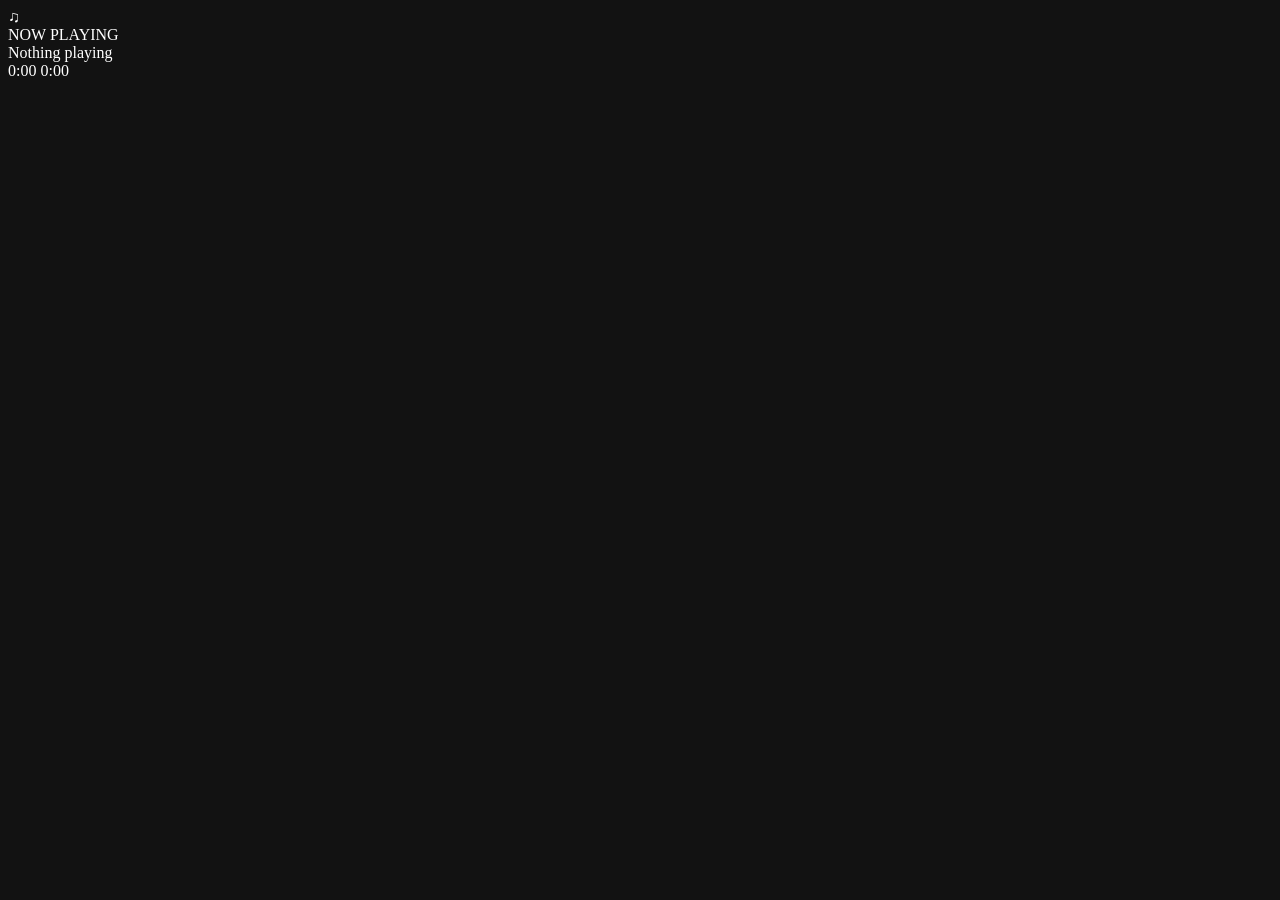
==== FluentFlyoutWPF/Web/index.html @ cead7517 "perf(web): initialize Browser Source in idle sleep state" ====
<!doctype html>
<html lang="en">
<head>
  <meta charset="utf-8">
  <meta name="viewport" content="width=device-width,initial-scale=1">
  <meta name="color-scheme" content="dark">
  <title>FluentFlyout Now Playing</title>
  <link rel="stylesheet" href="/css/fluent.css">
</head>
<body>
  <main id="widget" class="widget is-hidden is-sleeping" aria-live="polite">
    <div class="cover-wrap">
      <div class="cover-placeholder" id="cover-placeholder">♫</div>
      <img id="cover" class="cover" alt="" hidden>
    </div>
    <section class="track">
      <div class="eyebrow">
        <span class="playing-dot" id="playing-dot"></span>
        <span id="status-label">NOW PLAYING</span>
        <span class="player" id="player"></span>
      </div>
      <div class="title" id="title">Nothing playing</div>
      <div class="artist" id="artist"></div>
      <div class="album" id="album"></div>
      <div class="progress-area" id="progress-area">
        <div class="progress-track"><div class="progress-fill" id="progress-fill"></div></div>
        <div class="time-row">
          <span id="position">0:00</span>
          <span id="duration">0:00</span>
        </div>
      </div>
    </section>
    <div class="connection" id="connection" title="Connection status"></div>
  </main>
  <script src="/js/fluentflyout-api.js"></script>
  <script defer src="/js/app.js"></script>
</body>
</html>
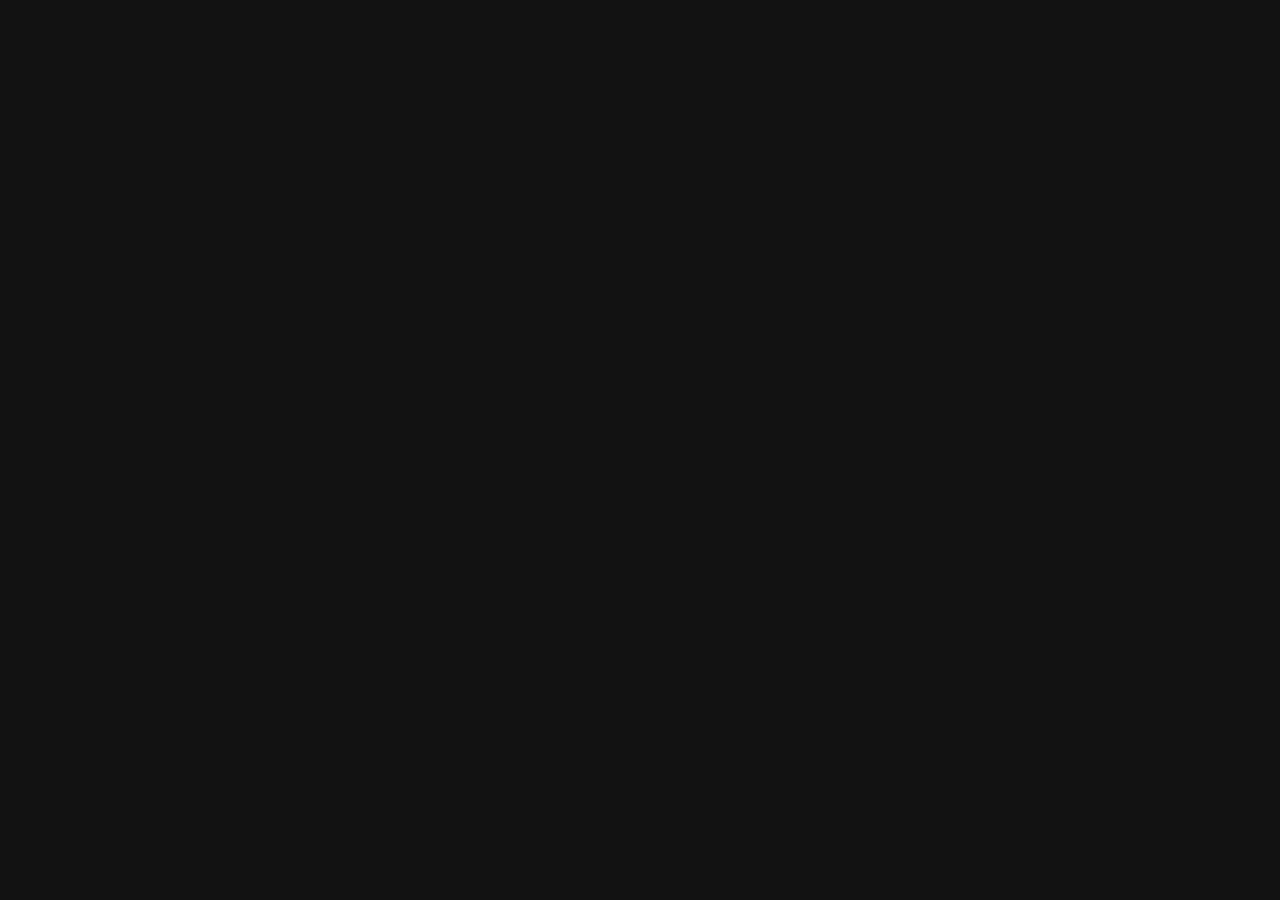
==== commit 6bf66c42: "refactor: externalize OBS renderer into Roaming web-theme/default" ====
--- a/FluentFlyoutWPF/Web/index.html
+++ b/FluentFlyoutWPF/Web/index.html
@@ -5,7 +5,7 @@
   <meta name="viewport" content="width=device-width,initial-scale=1">
   <meta name="color-scheme" content="dark">
   <title>FluentFlyout Now Playing</title>
-  <link rel="stylesheet" href="/css/fluent.css">
+  <link rel="stylesheet" href="css/fluent.css">
 </head>
 <body>
   <main id="widget" class="widget is-hidden is-sleeping" aria-live="polite">
@@ -33,6 +33,6 @@
     <div class="connection" id="connection" title="Connection status"></div>
   </main>
   <script src="/js/fluentflyout-api.js"></script>
-  <script defer src="/js/app.js"></script>
+  <script type="module" src="js/app.js"></script>
 </body>
 </html>
--- a/FluentFlyoutWPF/Web/css/fluent.css
+++ b/FluentFlyoutWPF/Web/css/fluent.css
@@ -0,0 +1,201 @@
+:root {
+  color-scheme: dark;
+  --ff-bg: rgba(28, 30, 35, .94);
+  --ff-border: rgba(255, 255, 255, .09);
+  --ff-accent: #60a5fa;
+  --ff-primary: #fff;
+  --ff-secondary: #b7bac3;
+  --ff-muted: #858a96;
+  --ff-radius: 16px;
+  --ff-padding: 16px;
+  --ff-transition: 280ms;
+  font-family: "Segoe UI Variable", "Segoe UI", sans-serif;
+}
+
+* { box-sizing: border-box; }
+
+/* Author styles must not override the browser's hidden attribute behavior. */
+[hidden] { display: none !important; }
+
+html, body {
+  width: 100%;
+  height: 100%;
+  margin: 0;
+  overflow: hidden;
+  background: transparent;
+}
+
+body {
+  display: flex;
+  align-items: center;
+  justify-content: center;
+  padding: 4px;
+}
+
+.widget {
+  position: relative;
+  display: flex;
+  align-items: center;
+  gap: 16px;
+  width: 100%;
+  min-width: 0;
+  padding: var(--ff-padding);
+  overflow: hidden;
+  color: var(--ff-primary);
+  background: var(--ff-bg);
+  border: 1px solid var(--ff-border);
+  border-radius: var(--ff-radius);
+  box-shadow: 0 10px 32px rgba(0, 0, 0, .22);
+  backdrop-filter: blur(24px) saturate(140%);
+  -webkit-backdrop-filter: blur(24px) saturate(140%);
+  opacity: 1;
+  transform: translateY(0);
+  transition: opacity var(--ff-transition) ease, transform var(--ff-transition) ease;
+}
+
+.widget.is-hidden {
+  opacity: 0;
+  transform: translateY(8px);
+  pointer-events: none;
+}
+
+/* Fully detach the idle widget from layout and rendering while keeping the
+   lightweight WebSocket listener alive so a new track can wake the page. */
+.widget.is-sleeping {
+  display: none;
+}
+
+.cover-wrap {
+  position: relative;
+  flex: 0 0 clamp(64px, 22vw, 96px);
+  width: clamp(64px, 22vw, 96px);
+  aspect-ratio: 1;
+  overflow: hidden;
+  border-radius: 11px;
+  background: rgba(255,255,255,.07);
+}
+
+.cover, .cover-placeholder {
+  width: 100%;
+  height: 100%;
+  object-fit: cover;
+}
+
+.cover {
+  display: block;
+  opacity: 1;
+  transition: opacity var(--ff-transition) ease;
+}
+
+.cover-placeholder {
+  display: grid;
+  place-items: center;
+  color: var(--ff-muted);
+  font-size: 34px;
+}
+
+.track {
+  flex: 1 1 auto;
+  min-width: 0;
+}
+
+.eyebrow {
+  display: flex;
+  align-items: center;
+  gap: 7px;
+  margin-bottom: 6px;
+  color: var(--ff-muted);
+  font-size: 9px;
+  font-weight: 700;
+  letter-spacing: .12em;
+}
+
+.playing-dot {
+  width: 6px;
+  height: 6px;
+  flex: 0 0 6px;
+  border-radius: 50%;
+  background: var(--ff-accent);
+  box-shadow: 0 0 10px color-mix(in srgb, var(--ff-accent), transparent 35%);
+}
+
+.is-paused .playing-dot { background: #858a96; box-shadow: none; }
+
+.player {
+  margin-left: auto;
+  overflow: hidden;
+  max-width: 40%;
+  text-overflow: ellipsis;
+  white-space: nowrap;
+}
+
+.title, .artist, .album {
+  overflow: hidden;
+  text-overflow: ellipsis;
+  white-space: nowrap;
+}
+
+.title {
+  font-size: clamp(15px, 3vw, 20px);
+  line-height: 1.25;
+  font-weight: 650;
+}
+
+.artist {
+  margin-top: 3px;
+  color: var(--ff-secondary);
+  font-size: 13px;
+}
+
+.album {
+  margin-top: 2px;
+  color: var(--ff-muted);
+  font-size: 11px;
+}
+
+.progress-area { margin-top: 12px; }
+.progress-area.is-unavailable { display: none; }
+
+.progress-track {
+  height: 3px;
+  overflow: hidden;
+  border-radius: 99px;
+  background: rgba(255,255,255,.16);
+}
+
+.progress-fill {
+  width: 100%;
+  height: 100%;
+  border-radius: inherit;
+  background: var(--ff-accent);
+  transform: scaleX(0);
+  transform-origin: left center;
+  will-change: transform;
+  transition: none;
+}
+
+.time-row {
+  display: flex;
+  justify-content: space-between;
+  margin-top: 5px;
+  color: var(--ff-muted);
+  font-size: 9px;
+  font-variant-numeric: tabular-nums;
+}
+
+.connection {
+  position: absolute;
+  top: 9px;
+  right: 9px;
+  width: 5px;
+  height: 5px;
+  border-radius: 50%;
+  background: #ef4444;
+  opacity: .0;
+}
+
+.connection.is-disconnected { opacity: .9; }
+
+@media (prefers-reduced-motion: reduce) {
+  *, *::before, *::after { transition-duration: 0.01ms !important; }
+}
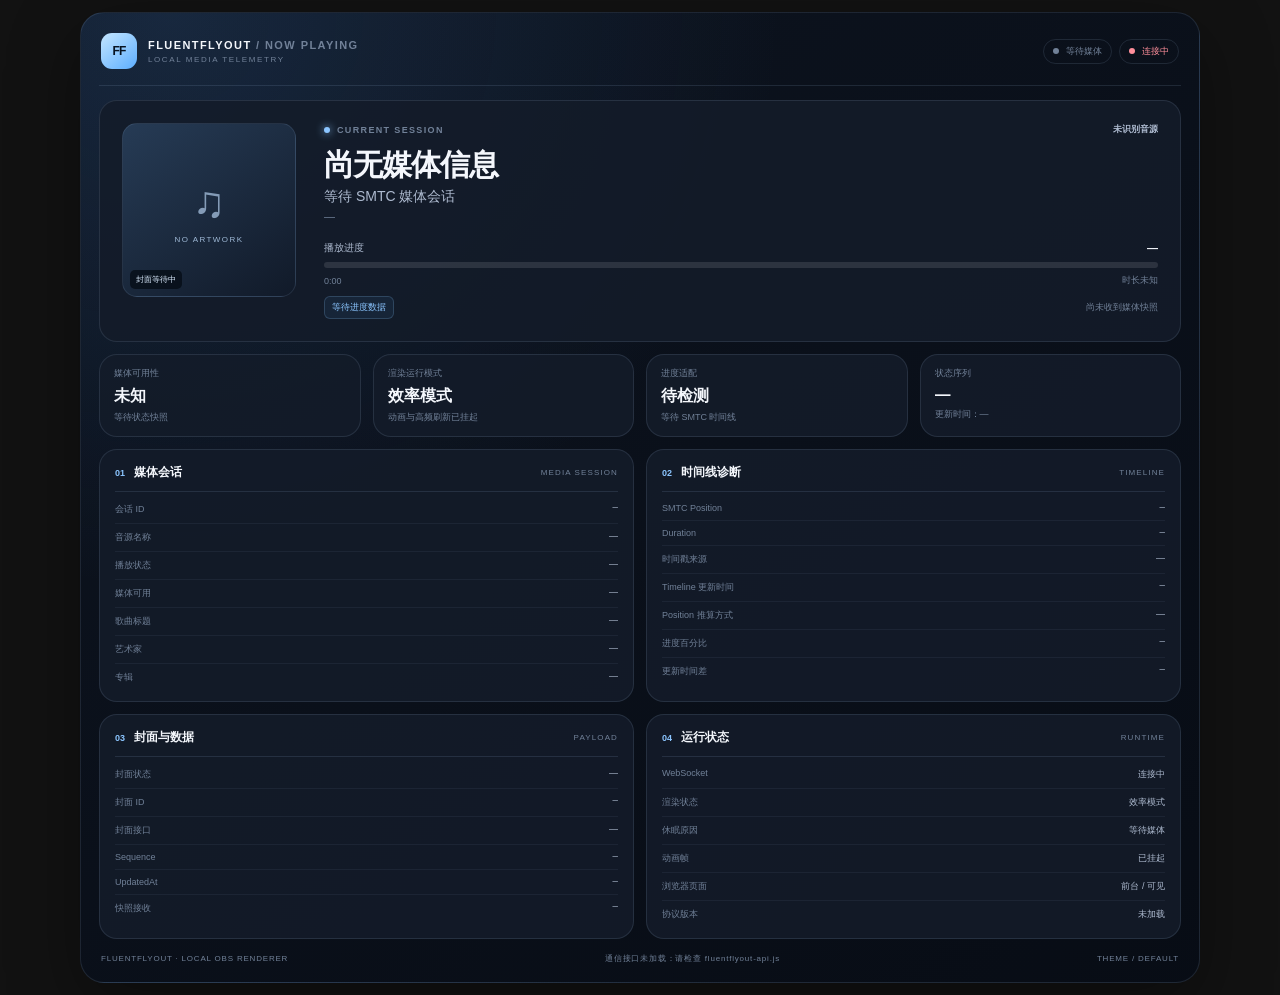
==== commit 65536b25: "feat: rebuild default OBS theme with media diagnostics and efficiency mode" ====
--- a/FluentFlyoutWPF/Web/index.html
+++ b/FluentFlyoutWPF/Web/index.html
@@ -1,38 +1,147 @@
 <!doctype html>
-<html lang="en">
+<html lang="zh-CN">
 <head>
   <meta charset="utf-8">
   <meta name="viewport" content="width=device-width,initial-scale=1">
   <meta name="color-scheme" content="dark">
-  <title>FluentFlyout Now Playing</title>
+  <title>FluentFlyout · Now Playing</title>
+  <!-- CUSTOMIZABLE: theme title, typography and visual assets may be changed.
+       REQUIRED: keep the stylesheet path relative to this theme folder. -->
   <link rel="stylesheet" href="css/fluent.css">
 </head>
 <body>
-  <main id="widget" class="widget is-hidden is-sleeping" aria-live="polite">
-    <div class="cover-wrap">
-      <div class="cover-placeholder" id="cover-placeholder">♫</div>
-      <img id="cover" class="cover" alt="" hidden>
-    </div>
-    <section class="track">
-      <div class="eyebrow">
-        <span class="playing-dot" id="playing-dot"></span>
-        <span id="status-label">NOW PLAYING</span>
-        <span class="player" id="player"></span>
+  <!-- REQUIRED DOM CONTRACT: app.js selects these IDs. You may rearrange
+       elements, add wrappers and restyle them, but keep every referenced ID. -->
+  <main id="dashboard" class="dashboard is-efficiency" aria-live="polite">
+    <header class="topbar">
+      <div class="brand">
+        <span class="brand-mark" aria-hidden="true">FF</span>
+        <div>
+          <div class="brand-title">FLUENTFLYOUT <span>/ NOW PLAYING</span></div>
+          <div class="brand-subtitle">LOCAL MEDIA TELEMETRY</div>
+        </div>
       </div>
-      <div class="title" id="title">Nothing playing</div>
-      <div class="artist" id="artist"></div>
-      <div class="album" id="album"></div>
-      <div class="progress-area" id="progress-area">
-        <div class="progress-track"><div class="progress-fill" id="progress-fill"></div></div>
-        <div class="time-row">
-          <span id="position">0:00</span>
-          <span id="duration">0:00</span>
+      <div class="header-status">
+        <span id="playback-pill" class="pill pill-muted"><i class="status-dot"></i><span id="playback-label">等待媒体</span></span>
+        <span id="connection-pill" class="pill pill-offline"><i class="status-dot"></i><span id="connection-label">连接中</span></span>
+      </div>
+    </header>
+
+    <section class="hero panel">
+      <div class="cover-frame">
+        <div id="cover-placeholder" class="cover-placeholder"><span>♫</span><small>NO ARTWORK</small></div>
+        <img id="cover" class="cover" alt="专辑封面" hidden>
+        <span id="cover-state" class="cover-state">封面等待中</span>
+      </div>
+      <div class="track-main">
+        <div class="section-kicker"><span class="live-indicator"></span> CURRENT SESSION <span id="player-name" class="player-name">未识别音源</span></div>
+        <h1 id="track-title">尚无媒体信息</h1>
+        <div id="track-artist" class="track-artist">等待 SMTC 媒体会话</div>
+        <div id="track-album" class="track-album">—</div>
+        <div class="progress-block">
+          <div class="progress-heading">
+            <span>播放进度</span>
+            <strong id="progress-percent">—</strong>
+          </div>
+          <div id="progress-track" class="progress-track" role="progressbar" aria-label="播放进度" aria-valuemin="0" aria-valuemax="100" aria-valuenow="0">
+            <div id="progress-fill" class="progress-fill"></div>
+          </div>
+          <div class="time-row"><span id="position">0:00</span><span id="duration">时长未知</span></div>
+          <div class="progress-foot">
+            <span id="progress-adaptation" class="adaptation-tag">等待进度数据</span>
+            <span id="progress-detail">尚未收到媒体快照</span>
+          </div>
         </div>
       </div>
     </section>
-    <div class="connection" id="connection" title="Connection status"></div>
+
+    <section class="status-strip">
+      <article class="status-card">
+        <span class="metric-label">媒体可用性</span>
+        <strong id="availability-value">未知</strong>
+        <small id="availability-detail">等待状态快照</small>
+      </article>
+      <article class="status-card">
+        <span class="metric-label">渲染运行模式</span>
+        <strong id="efficiency-value">效率模式</strong>
+        <small id="efficiency-detail">动画与高频刷新已挂起</small>
+      </article>
+      <article class="status-card">
+        <span class="metric-label">进度适配</span>
+        <strong id="adaptation-value">待检测</strong>
+        <small id="adaptation-detail">等待 SMTC 时间线</small>
+      </article>
+      <article class="status-card">
+        <span class="metric-label">状态序列</span>
+        <strong id="sequence-value">—</strong>
+        <small id="updated-value">更新时间：—</small>
+      </article>
+    </section>
+
+    <section class="details-grid">
+      <article class="panel detail-panel">
+        <div class="panel-heading"><span class="panel-index">01</span><h2>媒体会话</h2><span class="panel-caption">MEDIA SESSION</span></div>
+        <dl class="data-list">
+          <div><dt>会话 ID</dt><dd id="session-id" class="mono breakable">—</dd></div>
+          <div><dt>音源名称</dt><dd id="source-name">—</dd></div>
+          <div><dt>播放状态</dt><dd id="source-status">—</dd></div>
+          <div><dt>媒体可用</dt><dd id="source-available">—</dd></div>
+          <div><dt>歌曲标题</dt><dd id="source-title">—</dd></div>
+          <div><dt>艺术家</dt><dd id="source-artist">—</dd></div>
+          <div><dt>专辑</dt><dd id="source-album">—</dd></div>
+        </dl>
+      </article>
+
+      <article class="panel detail-panel">
+        <div class="panel-heading"><span class="panel-index">02</span><h2>时间线诊断</h2><span class="panel-caption">TIMELINE</span></div>
+        <dl class="data-list">
+          <div><dt>SMTC Position</dt><dd id="reported-position" class="mono">—</dd></div>
+          <div><dt>Duration</dt><dd id="reported-duration" class="mono">—</dd></div>
+          <div><dt>时间戳来源</dt><dd id="timestamp-source">—</dd></div>
+          <div><dt>Timeline 更新时间</dt><dd id="timeline-updated" class="mono">—</dd></div>
+          <div><dt>Position 推算方式</dt><dd id="progress-method">—</dd></div>
+          <div><dt>进度百分比</dt><dd id="reported-percent" class="mono">—</dd></div>
+          <div><dt>更新时间差</dt><dd id="sample-age" class="mono">—</dd></div>
+        </dl>
+      </article>
+
+      <article class="panel detail-panel">
+        <div class="panel-heading"><span class="panel-index">03</span><h2>封面与数据</h2><span class="panel-caption">PAYLOAD</span></div>
+        <dl class="data-list">
+          <div><dt>封面状态</dt><dd id="cover-status">—</dd></div>
+          <div><dt>封面 ID</dt><dd id="cover-id" class="mono">—</dd></div>
+          <div><dt>封面接口</dt><dd id="cover-endpoint">—</dd></div>
+          <div><dt>Sequence</dt><dd id="sequence-detail" class="mono">—</dd></div>
+          <div><dt>UpdatedAt</dt><dd id="updated-at" class="mono">—</dd></div>
+          <div><dt>快照接收</dt><dd id="snapshot-received" class="mono">—</dd></div>
+        </dl>
+      </article>
+
+      <article class="panel detail-panel">
+        <div class="panel-heading"><span class="panel-index">04</span><h2>运行状态</h2><span class="panel-caption">RUNTIME</span></div>
+        <dl class="data-list">
+          <div><dt>WebSocket</dt><dd id="ws-state">连接中</dd></div>
+          <div><dt>渲染状态</dt><dd id="render-state">效率模式</dd></div>
+          <div><dt>休眠原因</dt><dd id="sleep-reason">等待媒体</dd></div>
+          <div><dt>动画帧</dt><dd id="animation-state">已挂起</dd></div>
+          <div><dt>浏览器页面</dt><dd id="visibility-state">可见</dd></div>
+          <div><dt>协议版本</dt><dd id="protocol-version">1.0</dd></div>
+        </dl>
+      </article>
+    </section>
+
+    <footer class="footer">
+      <span>FLUENTFLYOUT · LOCAL OBS RENDERER</span>
+      <span id="footer-state">等待本地媒体服务</span>
+      <span>THEME / DEFAULT</span>
+    </footer>
   </main>
+
+  <!-- REQUIRED INTERFACE: this bundled adapter authenticates the local
+       WebSocket and exposes window.FluentFlyout. Do not remove or rename it. -->
   <script src="/js/fluentflyout-api.js"></script>
+  <!-- CUSTOMIZABLE RENDERER: app.js controls presentation and progress visuals.
+       Keep the module path relative to the selected theme folder. -->
   <script type="module" src="js/app.js"></script>
 </body>
 </html>
--- a/FluentFlyoutWPF/Web/css/fluent.css
+++ b/FluentFlyoutWPF/Web/css/fluent.css
@@ -1,201 +1,111 @@
+/* CUSTOMIZABLE THEME TOKENS: change these values to reskin the player. */
 :root {
   color-scheme: dark;
-  --ff-bg: rgba(28, 30, 35, .94);
-  --ff-border: rgba(255, 255, 255, .09);
-  --ff-accent: #60a5fa;
-  --ff-primary: #fff;
-  --ff-secondary: #b7bac3;
-  --ff-muted: #858a96;
-  --ff-radius: 16px;
-  --ff-padding: 16px;
-  --ff-transition: 280ms;
-  font-family: "Segoe UI Variable", "Segoe UI", sans-serif;
+  --ff-bg: #0b101a;
+  --ff-panel: rgba(20,28,42,.88);
+  --ff-panel-strong: rgba(25,35,52,.96);
+  --ff-border: rgba(159,184,220,.14);
+  --ff-accent: #8bc5ff;
+  --ff-accent-strong: #54a7ff;
+  --ff-primary: #f4f7fc;
+  --ff-secondary: #aebbd0;
+  --ff-muted: #718198;
+  --ff-good: #77e0b5;
+  --ff-warn: #f3c779;
+  --ff-bad: #ff8f9b;
+  --ff-radius: 18px;
+  --ff-gap: 12px;
+  font-family: "Segoe UI Variable","Segoe UI",sans-serif;
 }
-
-* { box-sizing: border-box; }
-
-/* Author styles must not override the browser's hidden attribute behavior. */
-[hidden] { display: none !important; }
-
-html, body {
-  width: 100%;
-  height: 100%;
-  margin: 0;
-  overflow: hidden;
-  background: transparent;
+* { box-sizing:border-box; }
+[hidden] { display:none !important; }
+html,body { width:100%; min-height:100%; margin:0; background:transparent; color:var(--ff-primary); }
+body { padding:12px; }
+.dashboard {
+  width:min(100%,1120px); margin:0 auto; padding:18px;
+  border:1px solid var(--ff-border); border-radius:24px;
+  background:radial-gradient(ellipse at 8% 0%,rgba(74,133,204,.18),transparent 42%),linear-gradient(145deg,rgba(13,20,32,.97),rgba(8,13,22,.96));
+  box-shadow:0 22px 70px rgba(0,0,0,.35);
+  backdrop-filter:blur(22px) saturate(135%);
 }
-
-body {
-  display: flex;
-  align-items: center;
-  justify-content: center;
-  padding: 4px;
+.topbar,.brand,.header-status,.pill,.section-kicker,.progress-heading,.time-row,.progress-foot,.panel-heading,.footer { display:flex; align-items:center; }
+.topbar { justify-content:space-between; gap:14px; padding:2px 2px 16px; border-bottom:1px solid var(--ff-border); }
+.brand { gap:11px; min-width:0; }
+.brand-mark { display:grid; place-items:center; width:36px; height:36px; border-radius:11px; color:#071321; background:linear-gradient(140deg,#c4e6ff,#5daeff); font-size:12px; font-weight:900; letter-spacing:-.06em; }
+.brand-title { font-size:11px; font-weight:800; letter-spacing:.13em; }
+.brand-title span { color:var(--ff-muted); font-weight:600; }
+.brand-subtitle { margin-top:4px; color:var(--ff-muted); font-size:8px; letter-spacing:.2em; }
+.header-status { flex-wrap:wrap; justify-content:flex-end; gap:7px; }
+.pill { gap:7px; min-height:25px; padding:0 9px; border:1px solid var(--ff-border); border-radius:99px; font-size:9px; color:var(--ff-secondary); white-space:nowrap; }
+.status-dot,.live-indicator { width:6px; height:6px; flex:0 0 6px; border-radius:50%; background:currentColor; }
+.pill-live,.pill-online { color:var(--ff-good); border-color:rgba(119,224,181,.25); background:rgba(119,224,181,.07); }
+.pill-live .status-dot,.pill-online .status-dot { box-shadow:0 0 9px currentColor; }
+.pill-paused { color:var(--ff-warn); }
+.pill-offline { color:var(--ff-bad); }
+.pill-muted { color:var(--ff-muted); }
+.panel,.status-card { border:1px solid var(--ff-border); border-radius:var(--ff-radius); background:var(--ff-panel); }
+.hero { display:grid; grid-template-columns:clamp(112px,18vw,174px) minmax(0,1fr); gap:clamp(16px,3vw,28px); padding:clamp(14px,2.2vw,22px); margin-top:14px; }
+.cover-frame { position:relative; width:100%; aspect-ratio:1; overflow:hidden; border:1px solid var(--ff-border); border-radius:15px; background:linear-gradient(145deg,#263b55,#111a29); }
+.cover,.cover-placeholder { width:100%; height:100%; object-fit:cover; }
+.cover-placeholder { display:flex; flex-direction:column; align-items:center; justify-content:center; gap:8px; color:#9eb8d5; }
+.cover-placeholder span { font-size:44px; opacity:.8; }
+.cover-placeholder small { font-size:8px; letter-spacing:.18em; }
+.cover-state { position:absolute; left:7px; bottom:7px; padding:4px 6px; border-radius:5px; color:#dcecff; background:rgba(4,10,18,.72); font-size:8px; }
+.track-main { min-width:0; align-self:center; }
+.section-kicker { gap:7px; color:var(--ff-muted); font-size:9px; font-weight:800; letter-spacing:.15em; }
+.live-indicator { background:var(--ff-accent); box-shadow:0 0 9px var(--ff-accent); }
+.player-name { margin-left:auto; max-width:42%; overflow:hidden; text-overflow:ellipsis; white-space:nowrap; color:var(--ff-secondary); letter-spacing:0; font-weight:600; }
+#track-title { margin:11px 0 0; overflow:hidden; text-overflow:ellipsis; white-space:nowrap; font-size:clamp(19px,3vw,30px); line-height:1.18; letter-spacing:-.035em; }
+.track-artist { margin-top:6px; color:var(--ff-secondary); font-size:14px; }
+.track-album { margin-top:4px; color:var(--ff-muted); font-size:11px; }
+.progress-block { margin-top:19px; }
+.progress-heading { justify-content:space-between; margin-bottom:7px; color:var(--ff-secondary); font-size:10px; }
+.progress-heading strong { color:var(--ff-primary); font-size:11px; font-variant-numeric:tabular-nums; }
+.progress-track { height:6px; overflow:hidden; border-radius:99px; background:rgba(255,255,255,.11); }
+.progress-fill { width:100%; height:100%; border-radius:inherit; background:linear-gradient(90deg,var(--ff-accent-strong),#b2dcff); transform:scaleX(0); transform-origin:left center; will-change:transform; }
+.time-row { justify-content:space-between; margin-top:6px; color:var(--ff-muted); font-size:9px; font-variant-numeric:tabular-nums; }
+.progress-foot { justify-content:space-between; gap:8px; margin-top:9px; color:var(--ff-muted); font-size:9px; }
+.adaptation-tag { padding:4px 7px; border:1px solid rgba(139,197,255,.2); border-radius:6px; color:var(--ff-accent); background:rgba(84,167,255,.07); }
+#progress-detail { text-align:right; }
+.status-strip { display:grid; grid-template-columns:repeat(4,minmax(0,1fr)); gap:var(--ff-gap); margin-top:var(--ff-gap); }
+.status-card { min-width:0; padding:12px 14px; }
+.metric-label { display:block; color:var(--ff-muted); font-size:9px; }
+.status-card strong { display:block; margin-top:6px; overflow:hidden; text-overflow:ellipsis; white-space:nowrap; font-size:16px; font-weight:750; }
+.status-card small { display:block; margin-top:4px; overflow:hidden; text-overflow:ellipsis; white-space:nowrap; color:var(--ff-muted); font-size:9px; }
+.details-grid { display:grid; grid-template-columns:repeat(2,minmax(0,1fr)); gap:var(--ff-gap); margin-top:var(--ff-gap); }
+.detail-panel { min-width:0; padding:14px 15px 10px; }
+.panel-heading { gap:9px; padding-bottom:10px; border-bottom:1px solid var(--ff-border); }
+.panel-index { color:var(--ff-accent); font-size:9px; font-weight:800; }
+.panel-heading h2 { margin:0; font-size:12px; font-weight:750; }
+.panel-caption { margin-left:auto; color:var(--ff-muted); font-size:8px; letter-spacing:.14em; }
+.data-list { margin:4px 0 0; }
+.data-list>div { display:grid; grid-template-columns:minmax(105px,38%) minmax(0,1fr); gap:10px; padding:7px 0; border-bottom:1px solid rgba(159,184,220,.07); }
+.data-list>div:last-child { border-bottom:0; }
+.data-list dt { color:var(--ff-muted); font-size:9px; }
+.data-list dd { min-width:0; margin:0; color:var(--ff-secondary); text-align:right; font-size:9px; overflow-wrap:anywhere; }
+.mono { font-family:Consolas,"Cascadia Code",monospace; font-variant-numeric:tabular-nums; }
+.breakable { word-break:break-all; }
+.footer { justify-content:space-between; gap:10px; padding:14px 2px 0; color:var(--ff-muted); font-size:8px; letter-spacing:.1em; }
+.is-efficiency .progress-fill { will-change:auto; }
+.is-efficiency .cover,.is-efficiency .cover-placeholder { transition:none; }
+.is-efficiency { backdrop-filter:none; }
+@media (max-width:680px) {
+  body { padding:6px; }
+  .dashboard { padding:11px; border-radius:17px; }
+  .topbar { align-items:flex-start; }
+  .header-status { max-width:46%; }
+  .hero { grid-template-columns:86px minmax(0,1fr); gap:12px; padding:12px; }
+  .section-kicker { font-size:8px; }
+  #track-title { white-space:normal; display:-webkit-box; -webkit-line-clamp:2; -webkit-box-orient:vertical; font-size:18px; }
+  .track-artist { font-size:11px; }
+  .track-album { font-size:9px; }
+  .progress-block { margin-top:12px; }
+  .progress-foot { align-items:flex-start; flex-direction:column; }
+  #progress-detail { text-align:left; }
+  .status-strip { grid-template-columns:repeat(2,minmax(0,1fr)); }
+  .details-grid { grid-template-columns:1fr; }
+  .footer { flex-wrap:wrap; font-size:7px; }
 }
-
-.widget {
-  position: relative;
-  display: flex;
-  align-items: center;
-  gap: 16px;
-  width: 100%;
-  min-width: 0;
-  padding: var(--ff-padding);
-  overflow: hidden;
-  color: var(--ff-primary);
-  background: var(--ff-bg);
-  border: 1px solid var(--ff-border);
-  border-radius: var(--ff-radius);
-  box-shadow: 0 10px 32px rgba(0, 0, 0, .22);
-  backdrop-filter: blur(24px) saturate(140%);
-  -webkit-backdrop-filter: blur(24px) saturate(140%);
-  opacity: 1;
-  transform: translateY(0);
-  transition: opacity var(--ff-transition) ease, transform var(--ff-transition) ease;
+@media (prefers-reduced-motion:reduce) {
+  *,*::before,*::after { animation:none !important; transition:none !important; }
 }
-
-.widget.is-hidden {
-  opacity: 0;
-  transform: translateY(8px);
-  pointer-events: none;
-}
-
-/* Fully detach the idle widget from layout and rendering while keeping the
-   lightweight WebSocket listener alive so a new track can wake the page. */
-.widget.is-sleeping {
-  display: none;
-}
-
-.cover-wrap {
-  position: relative;
-  flex: 0 0 clamp(64px, 22vw, 96px);
-  width: clamp(64px, 22vw, 96px);
-  aspect-ratio: 1;
-  overflow: hidden;
-  border-radius: 11px;
-  background: rgba(255,255,255,.07);
-}
-
-.cover, .cover-placeholder {
-  width: 100%;
-  height: 100%;
-  object-fit: cover;
-}
-
-.cover {
-  display: block;
-  opacity: 1;
-  transition: opacity var(--ff-transition) ease;
-}
-
-.cover-placeholder {
-  display: grid;
-  place-items: center;
-  color: var(--ff-muted);
-  font-size: 34px;
-}
-
-.track {
-  flex: 1 1 auto;
-  min-width: 0;
-}
-
-.eyebrow {
-  display: flex;
-  align-items: center;
-  gap: 7px;
-  margin-bottom: 6px;
-  color: var(--ff-muted);
-  font-size: 9px;
-  font-weight: 700;
-  letter-spacing: .12em;
-}
-
-.playing-dot {
-  width: 6px;
-  height: 6px;
-  flex: 0 0 6px;
-  border-radius: 50%;
-  background: var(--ff-accent);
-  box-shadow: 0 0 10px color-mix(in srgb, var(--ff-accent), transparent 35%);
-}
-
-.is-paused .playing-dot { background: #858a96; box-shadow: none; }
-
-.player {
-  margin-left: auto;
-  overflow: hidden;
-  max-width: 40%;
-  text-overflow: ellipsis;
-  white-space: nowrap;
-}
-
-.title, .artist, .album {
-  overflow: hidden;
-  text-overflow: ellipsis;
-  white-space: nowrap;
-}
-
-.title {
-  font-size: clamp(15px, 3vw, 20px);
-  line-height: 1.25;
-  font-weight: 650;
-}
-
-.artist {
-  margin-top: 3px;
-  color: var(--ff-secondary);
-  font-size: 13px;
-}
-
-.album {
-  margin-top: 2px;
-  color: var(--ff-muted);
-  font-size: 11px;
-}
-
-.progress-area { margin-top: 12px; }
-.progress-area.is-unavailable { display: none; }
-
-.progress-track {
-  height: 3px;
-  overflow: hidden;
-  border-radius: 99px;
-  background: rgba(255,255,255,.16);
-}
-
-.progress-fill {
-  width: 100%;
-  height: 100%;
-  border-radius: inherit;
-  background: var(--ff-accent);
-  transform: scaleX(0);
-  transform-origin: left center;
-  will-change: transform;
-  transition: none;
-}
-
-.time-row {
-  display: flex;
-  justify-content: space-between;
-  margin-top: 5px;
-  color: var(--ff-muted);
-  font-size: 9px;
-  font-variant-numeric: tabular-nums;
-}
-
-.connection {
-  position: absolute;
-  top: 9px;
-  right: 9px;
-  width: 5px;
-  height: 5px;
-  border-radius: 50%;
-  background: #ef4444;
-  opacity: .0;
-}
-
-.connection.is-disconnected { opacity: .9; }
-
-@media (prefers-reduced-motion: reduce) {
-  *, *::before, *::after { transition-duration: 0.01ms !important; }
-}
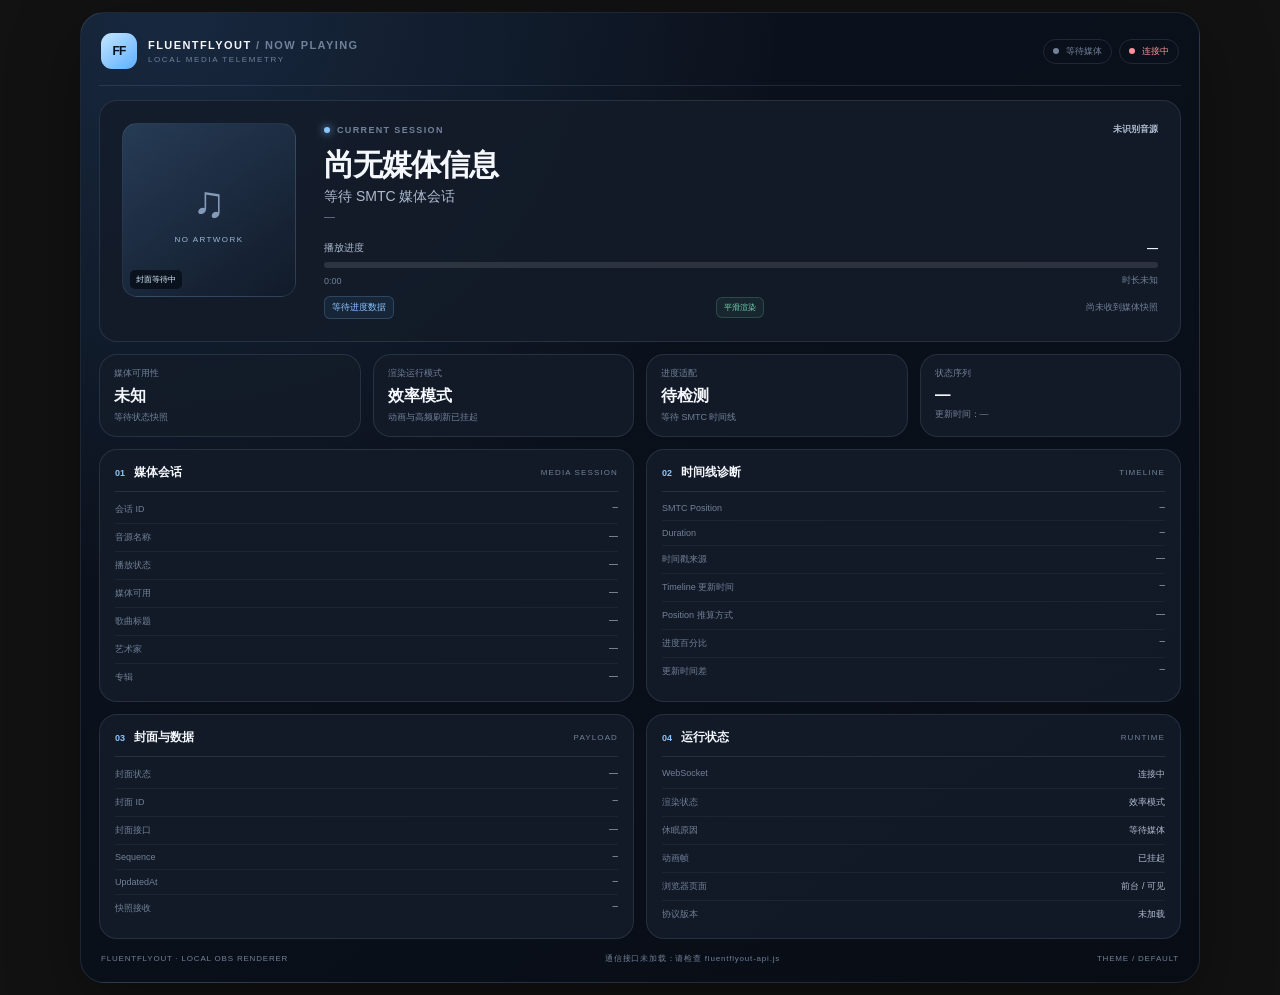
==== commit 42415838: "fix: stabilize startup timeline rendering" ====
--- a/FluentFlyoutWPF/Web/index.html
+++ b/FluentFlyoutWPF/Web/index.html
@@ -49,6 +49,7 @@
           <div class="time-row"><span id="position">0:00</span><span id="duration">时长未知</span></div>
           <div class="progress-foot">
             <span id="progress-adaptation" class="adaptation-tag">等待进度数据</span>
+            <span id="visual-stability" class="visual-state-tag" aria-live="off">平滑渲染</span>
             <span id="progress-detail">尚未收到媒体快照</span>
           </div>
         </div>
--- a/FluentFlyoutWPF/Web/css/fluent.css
+++ b/FluentFlyoutWPF/Web/css/fluent.css
@@ -65,6 +65,9 @@
 .progress-fill { width:100%; height:100%; border-radius:inherit; background:linear-gradient(90deg,var(--ff-accent-strong),#b2dcff); transform:scaleX(0); transform-origin:left center; will-change:transform; }
 .time-row { justify-content:space-between; margin-top:6px; color:var(--ff-muted); font-size:9px; font-variant-numeric:tabular-nums; }
 .progress-foot { justify-content:space-between; gap:8px; margin-top:9px; color:var(--ff-muted); font-size:9px; }
+.visual-state-tag { flex:0 0 auto; padding:4px 7px; border:1px solid rgba(119,224,181,.2); border-radius:6px; color:var(--ff-good); background:rgba(119,224,181,.06); white-space:nowrap; font-size:8px; }
+.visual-state-tag.is-holding { color:var(--ff-warn); border-color:rgba(243,199,121,.24); background:rgba(243,199,121,.07); }
+.dashboard.is-startup-hold .progress-fill { opacity:.88; filter:saturate(.82); }
 .adaptation-tag { padding:4px 7px; border:1px solid rgba(139,197,255,.2); border-radius:6px; color:var(--ff-accent); background:rgba(84,167,255,.07); }
 #progress-detail { text-align:right; }
 .status-strip { display:grid; grid-template-columns:repeat(4,minmax(0,1fr)); gap:var(--ff-gap); margin-top:var(--ff-gap); }
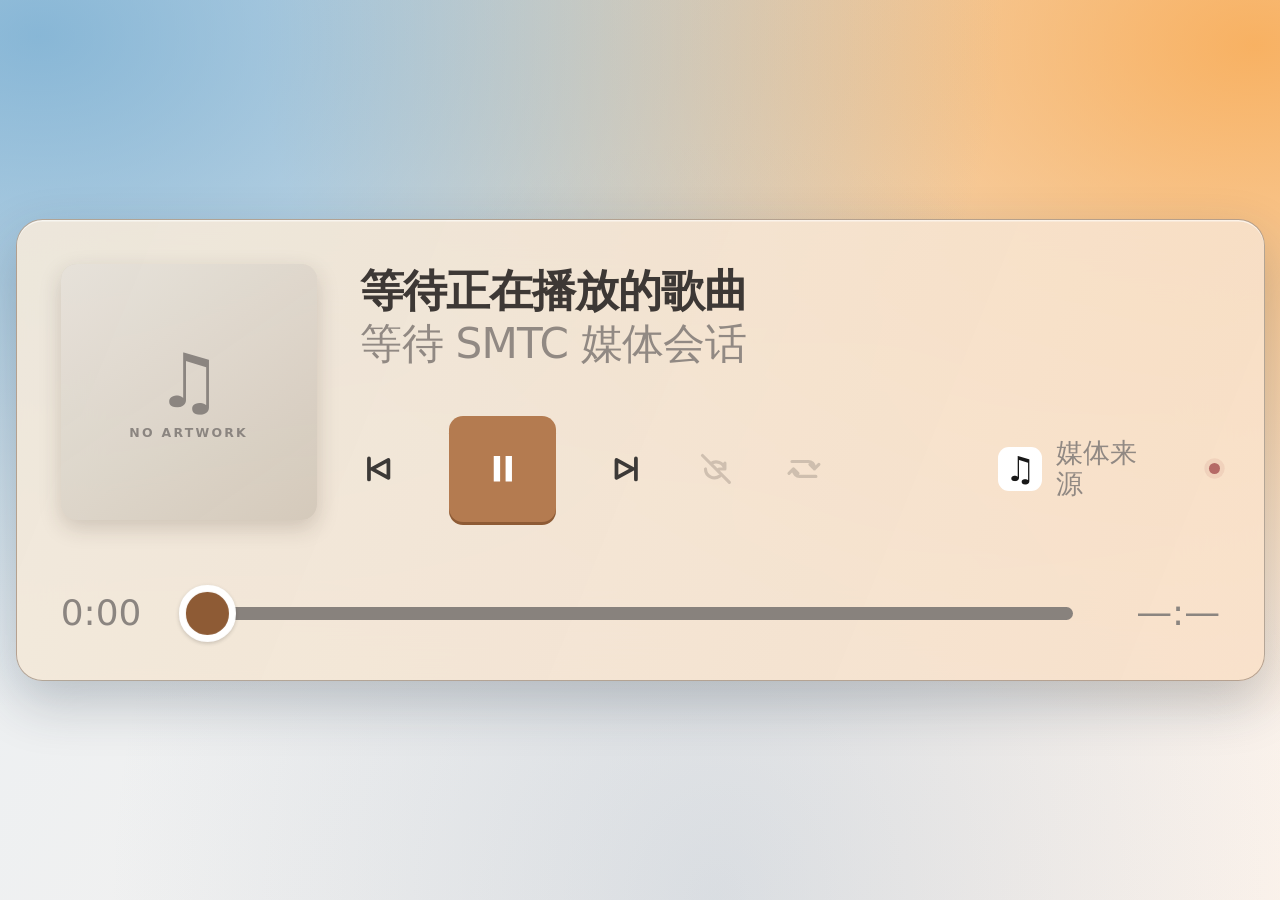
==== commit 4d92caf3: "feat(themes): initialize the supplied fluent renderer by default" ====
--- a/FluentFlyoutWPF/Web/index.html
+++ b/FluentFlyoutWPF/Web/index.html
@@ -3,146 +3,93 @@
 <head>
   <meta charset="utf-8">
   <meta name="viewport" content="width=device-width,initial-scale=1">
-  <meta name="color-scheme" content="dark">
-  <title>FluentFlyout · Now Playing</title>
-  <!-- CUSTOMIZABLE: theme title, typography and visual assets may be changed.
-       REQUIRED: keep the stylesheet path relative to this theme folder. -->
+  <meta name="color-scheme" content="light dark">
+  <title>Fluent · Now Playing</title>
+  <!-- CUSTOMIZABLE: theme title and stylesheet path.
+       REQUIRED: load the FluentFlyout adapter before app.js. -->
   <link rel="stylesheet" href="css/fluent.css">
 </head>
 <body>
-  <!-- REQUIRED DOM CONTRACT: app.js selects these IDs. You may rearrange
-       elements, add wrappers and restyle them, but keep every referenced ID. -->
-  <main id="dashboard" class="dashboard is-efficiency" aria-live="polite">
-    <header class="topbar">
-      <div class="brand">
-        <span class="brand-mark" aria-hidden="true">FF</span>
-        <div>
-          <div class="brand-title">FLUENTFLYOUT <span>/ NOW PLAYING</span></div>
-          <div class="brand-subtitle">LOCAL MEDIA TELEMETRY</div>
+  <!-- REQUIRED ROOT: app.js toggles is-sleeping on this element. -->
+  <main id="dashboard" class="dashboard is-sleeping">
+    <section class="player-card" aria-label="Now Playing">
+      <div class="player-layout">
+      <div class="artwork-wrap">
+        <!-- CUSTOMIZABLE: artwork frame and placeholder may be restyled.
+             REQUIRED: keep cover and cover-placeholder IDs. -->
+        <div id="cover-placeholder" class="cover-placeholder" aria-hidden="true">
+          <span class="placeholder-note">♫</span>
+          <span class="placeholder-caption">NO ARTWORK</span>
         </div>
+        <img id="cover" class="cover" alt="专辑封面" hidden>
       </div>
-      <div class="header-status">
-        <span id="playback-pill" class="pill pill-muted"><i class="status-dot"></i><span id="playback-label">等待媒体</span></span>
-        <span id="connection-pill" class="pill pill-offline"><i class="status-dot"></i><span id="connection-label">连接中</span></span>
-      </div>
-    </header>
 
-    <section class="hero panel">
-      <div class="cover-frame">
-        <div id="cover-placeholder" class="cover-placeholder"><span>♫</span><small>NO ARTWORK</small></div>
-        <img id="cover" class="cover" alt="专辑封面" hidden>
-        <span id="cover-state" class="cover-state">封面等待中</span>
-      </div>
-      <div class="track-main">
-        <div class="section-kicker"><span class="live-indicator"></span> CURRENT SESSION <span id="player-name" class="player-name">未识别音源</span></div>
-        <h1 id="track-title">尚无媒体信息</h1>
-        <div id="track-artist" class="track-artist">等待 SMTC 媒体会话</div>
-        <div id="track-album" class="track-album">—</div>
-        <div class="progress-block">
-          <div class="progress-heading">
-            <span>播放进度</span>
-            <strong id="progress-percent">—</strong>
+      <div class="player-content">
+        <div class="track-heading">
+          <h1 id="track-title">等待正在播放的歌曲</h1>
+          <p id="track-subtitle" class="track-subtitle">等待 SMTC 媒体会话</p>
+        </div>
+
+        <div class="control-row">
+          <!-- Decorative transport glyphs only.
+               REQUIRED LIMITATION: Protocol 1.0 does not expose playback commands,
+               so these are visual indicators and are intentionally not clickable. -->
+          <div class="transport" aria-hidden="true">
+            <span class="transport-icon transport-prev">
+              <svg viewBox="0 0 24 24"><path d="M6 5v14M19 6 8 12l11 6z"/></svg>
+            </span>
+            <span id="playback-indicator" class="playback-indicator is-playing">
+              <svg class="icon-pause" viewBox="0 0 24 24" aria-hidden="true"><path d="M7 5h3.5v14H7zM13.5 5H17v14h-3.5z"/></svg>
+              <svg class="icon-play" viewBox="0 0 24 24" aria-hidden="true"><path d="M8 5.5 19 12 8 18.5z"/></svg>
+            </span>
+            <span class="transport-icon transport-next">
+              <svg viewBox="0 0 24 24"><path d="M18 5v14M5 6l11 6-11 6z"/></svg>
+            </span>
+            <span class="transport-icon transport-muted">
+              <svg viewBox="0 0 24 24"><path d="M3 3 21 21M8.5 8.5A6 6 0 0 1 18 12M5 12a6 6 0 0 0 9.5 4.8M18 8v4h-4"/></svg>
+            </span>
+            <span class="transport-icon transport-muted">
+              <svg viewBox="0 0 24 24"><path d="M4 7h11a4 4 0 0 1 4 4v1M16 9l3 3 3-3M20 17H9a4 4 0 0 1-4-4v-1M8 15l-3-3-3 3"/></svg>
+            </span>
           </div>
-          <div id="progress-track" class="progress-track" role="progressbar" aria-label="播放进度" aria-valuemin="0" aria-valuemax="100" aria-valuenow="0">
-            <div id="progress-fill" class="progress-fill"></div>
-          </div>
-          <div class="time-row"><span id="position">0:00</span><span id="duration">时长未知</span></div>
-          <div class="progress-foot">
-            <span id="progress-adaptation" class="adaptation-tag">等待进度数据</span>
-            <span id="visual-stability" class="visual-state-tag" aria-live="off">平滑渲染</span>
-            <span id="progress-detail">尚未收到媒体快照</span>
+
+          <div class="source-block">
+            <span class="source-icon" aria-hidden="true">♫</span>
+            <span id="player-name" class="source-name">媒体来源</span>
+            <span class="source-chevron" aria-hidden="true">›</span>
+            <span id="connection-dot" class="connection-dot is-offline" title="WebSocket 连接状态"></span>
           </div>
         </div>
       </div>
+
+      <div class="timeline">
+        <time id="position" class="time-label">0:00</time>
+        <div id="progress-track" class="progress-track" role="progressbar"
+             aria-label="播放进度" aria-valuemin="0" aria-valuemax="100"
+             aria-valuenow="0" aria-valuetext="等待进度数据">
+          <div id="progress-fill" class="progress-fill"></div>
+          <span id="progress-knob" class="progress-knob"></span>
+        </div>
+        <time id="duration" class="time-label time-duration">—:—</time>
+      </div>
+
+      <!-- Small, low-contrast diagnostics remain available without competing
+           with the visual hierarchy of the reference design. -->
+      <div class="micro-status" aria-live="polite">
+        <span id="playback-state">等待媒体</span>
+        <span class="micro-separator">·</span>
+        <span id="adaptation-text">等待进度数据</span>
+        <span class="micro-spacer"></span>
+        <span id="connection-state">连接中</span>
+      </div>
+      </div>
     </section>
-
-    <section class="status-strip">
-      <article class="status-card">
-        <span class="metric-label">媒体可用性</span>
-        <strong id="availability-value">未知</strong>
-        <small id="availability-detail">等待状态快照</small>
-      </article>
-      <article class="status-card">
-        <span class="metric-label">渲染运行模式</span>
-        <strong id="efficiency-value">效率模式</strong>
-        <small id="efficiency-detail">动画与高频刷新已挂起</small>
-      </article>
-      <article class="status-card">
-        <span class="metric-label">进度适配</span>
-        <strong id="adaptation-value">待检测</strong>
-        <small id="adaptation-detail">等待 SMTC 时间线</small>
-      </article>
-      <article class="status-card">
-        <span class="metric-label">状态序列</span>
-        <strong id="sequence-value">—</strong>
-        <small id="updated-value">更新时间：—</small>
-      </article>
-    </section>
-
-    <section class="details-grid">
-      <article class="panel detail-panel">
-        <div class="panel-heading"><span class="panel-index">01</span><h2>媒体会话</h2><span class="panel-caption">MEDIA SESSION</span></div>
-        <dl class="data-list">
-          <div><dt>会话 ID</dt><dd id="session-id" class="mono breakable">—</dd></div>
-          <div><dt>音源名称</dt><dd id="source-name">—</dd></div>
-          <div><dt>播放状态</dt><dd id="source-status">—</dd></div>
-          <div><dt>媒体可用</dt><dd id="source-available">—</dd></div>
-          <div><dt>歌曲标题</dt><dd id="source-title">—</dd></div>
-          <div><dt>艺术家</dt><dd id="source-artist">—</dd></div>
-          <div><dt>专辑</dt><dd id="source-album">—</dd></div>
-        </dl>
-      </article>
-
-      <article class="panel detail-panel">
-        <div class="panel-heading"><span class="panel-index">02</span><h2>时间线诊断</h2><span class="panel-caption">TIMELINE</span></div>
-        <dl class="data-list">
-          <div><dt>SMTC Position</dt><dd id="reported-position" class="mono">—</dd></div>
-          <div><dt>Duration</dt><dd id="reported-duration" class="mono">—</dd></div>
-          <div><dt>时间戳来源</dt><dd id="timestamp-source">—</dd></div>
-          <div><dt>Timeline 更新时间</dt><dd id="timeline-updated" class="mono">—</dd></div>
-          <div><dt>Position 推算方式</dt><dd id="progress-method">—</dd></div>
-          <div><dt>进度百分比</dt><dd id="reported-percent" class="mono">—</dd></div>
-          <div><dt>更新时间差</dt><dd id="sample-age" class="mono">—</dd></div>
-        </dl>
-      </article>
-
-      <article class="panel detail-panel">
-        <div class="panel-heading"><span class="panel-index">03</span><h2>封面与数据</h2><span class="panel-caption">PAYLOAD</span></div>
-        <dl class="data-list">
-          <div><dt>封面状态</dt><dd id="cover-status">—</dd></div>
-          <div><dt>封面 ID</dt><dd id="cover-id" class="mono">—</dd></div>
-          <div><dt>封面接口</dt><dd id="cover-endpoint">—</dd></div>
-          <div><dt>Sequence</dt><dd id="sequence-detail" class="mono">—</dd></div>
-          <div><dt>UpdatedAt</dt><dd id="updated-at" class="mono">—</dd></div>
-          <div><dt>快照接收</dt><dd id="snapshot-received" class="mono">—</dd></div>
-        </dl>
-      </article>
-
-      <article class="panel detail-panel">
-        <div class="panel-heading"><span class="panel-index">04</span><h2>运行状态</h2><span class="panel-caption">RUNTIME</span></div>
-        <dl class="data-list">
-          <div><dt>WebSocket</dt><dd id="ws-state">连接中</dd></div>
-          <div><dt>渲染状态</dt><dd id="render-state">效率模式</dd></div>
-          <div><dt>休眠原因</dt><dd id="sleep-reason">等待媒体</dd></div>
-          <div><dt>动画帧</dt><dd id="animation-state">已挂起</dd></div>
-          <div><dt>浏览器页面</dt><dd id="visibility-state">可见</dd></div>
-          <div><dt>协议版本</dt><dd id="protocol-version">1.0</dd></div>
-        </dl>
-      </article>
-    </section>
-
-    <footer class="footer">
-      <span>FLUENTFLYOUT · LOCAL OBS RENDERER</span>
-      <span id="footer-state">等待本地媒体服务</span>
-      <span>THEME / DEFAULT</span>
-    </footer>
   </main>
 
-  <!-- REQUIRED INTERFACE: this bundled adapter authenticates the local
-       WebSocket and exposes window.FluentFlyout. Do not remove or rename it. -->
+  <!-- REQUIRED INTERFACE: this bundled adapter owns the local token,
+       WebSocket reconnect logic, sequence filtering and authenticated cover URL. -->
   <script src="/js/fluentflyout-api.js"></script>
-  <!-- CUSTOMIZABLE RENDERER: app.js controls presentation and progress visuals.
-       Keep the module path relative to the selected theme folder. -->
+  <!-- CUSTOMIZABLE: renderer presentation and visual smoothing configuration. -->
   <script type="module" src="js/app.js"></script>
 </body>
 </html>
--- a/FluentFlyoutWPF/Web/css/fluent.css
+++ b/FluentFlyoutWPF/Web/css/fluent.css
@@ -1,114 +1,534 @@
-/* CUSTOMIZABLE THEME TOKENS: change these values to reskin the player. */
+/*
+ * FLUENT THEME — PROPORTIONAL LAYOUT
+ *
+ * Design canvas: 800 × 296 (player card), matching the supplied reference.
+ * The outer card is always kept at this aspect ratio and scaled to fit the
+ * available browser canvas. Internal dimensions use cqw/cqh relative to the
+ * card, so artwork, typography, controls, spacing and timeline scale together.
+ *
+ * CUSTOMIZABLE:
+ *   - Palette variables in :root and prefers-color-scheme: dark.
+ *   - --card-aspect-ratio if you intentionally want a different design frame.
+ *   - --outer-gutter if you want more/less transparent space around the card.
+ *
+ * REQUIRED:
+ *   - Keep .dashboard as a size query container.
+ *   - Keep .player-card as a size query container.
+ *   - Keep the .player-layout wrapper; its cqw/cqh values are relative to
+ *     .player-card.
+ *   - Keep IDs used by js/app.js.
+ */
+
 :root {
-  color-scheme: dark;
-  --ff-bg: #0b101a;
-  --ff-panel: rgba(20,28,42,.88);
-  --ff-panel-strong: rgba(25,35,52,.96);
-  --ff-border: rgba(159,184,220,.14);
-  --ff-accent: #8bc5ff;
-  --ff-accent-strong: #54a7ff;
-  --ff-primary: #f4f7fc;
-  --ff-secondary: #aebbd0;
-  --ff-muted: #718198;
-  --ff-good: #77e0b5;
-  --ff-warn: #f3c779;
-  --ff-bad: #ff8f9b;
-  --ff-radius: 18px;
-  --ff-gap: 12px;
-  font-family: "Segoe UI Variable","Segoe UI",sans-serif;
-}
-* { box-sizing:border-box; }
-[hidden] { display:none !important; }
-html,body { width:100%; min-height:100%; margin:0; background:transparent; color:var(--ff-primary); }
-body { padding:12px; }
+  color-scheme: light;
+
+  /* CUSTOMIZABLE: palette — light mode */
+  --stage-blue: rgba(76, 148, 196, .62);
+  --stage-warm: rgba(248, 157, 55, .76);
+  --stage-violet: rgba(115, 149, 183, .22);
+
+  --card-bg:
+    linear-gradient(112deg, rgba(242, 233, 219, .93), rgba(248, 224, 201, .91));
+  --card-border: rgba(91, 73, 58, .42);
+  --card-shadow: 0 1.75cqw 4.25cqw rgba(31, 48, 62, .24),
+                 inset 0 .125cqw 0 rgba(255,255,255,.58);
+
+  --title: #3d3835;
+  --subtitle: #918983;
+  --muted: #8b8580;
+  --icon: #3c3937;
+  --icon-muted: rgba(105, 94, 86, .27);
+  --accent: #b47b50;
+  --accent-deep: #8e5b35;
+  --track: #88827d;
+  --knob-ring: #fff;
+  --source-tile: #fff;
+  --source-ink: #181818;
+  --status: #716b66;
+  --status-dot: #7b9d78;
+  --art-shadow: 0 .625cqw 1.75cqw rgba(49, 34, 24, .18);
+
+  /* CUSTOMIZABLE: reference design ratio and outside gutter */
+  --card-aspect-ratio: 800 / 296;
+  --outer-gutter: 1.22vw;
+
+  --font: "Segoe UI Variable", "Segoe UI", system-ui, sans-serif;
+}
+
+@media (prefers-color-scheme: dark) {
+  :root {
+    color-scheme: dark;
+
+    /* CUSTOMIZABLE: palette — dark mode */
+    --stage-blue: rgba(22, 35, 53, .78);
+    --stage-warm: rgba(115, 30, 48, .62);
+    --stage-violet: rgba(71, 39, 64, .38);
+
+    --card-bg:
+      linear-gradient(112deg, rgba(24, 29, 35, .97), rgba(48, 23, 34, .96));
+    --card-border: rgba(255, 255, 255, .15);
+    --card-shadow: 0 2cqw 4.75cqw rgba(0, 0, 0, .42),
+                   inset 0 .125cqw 0 rgba(255,255,255,.08);
+
+    --title: #f4f1ef;
+    --subtitle: #9b9394;
+    --muted: #aaa2a1;
+    --icon: #f7f4f1;
+    --icon-muted: rgba(205, 190, 190, .23);
+    --accent: #e3c16f;
+    --accent-deep: #b68e43;
+    --track: #88878a;
+    --knob-ring: #e5e2df;
+    --source-tile: #fff;
+    --source-ink: #151515;
+    --status: #a7a0a2;
+    --status-dot: #8eb68b;
+    --art-shadow: 0 .875cqw 2.25cqw rgba(0, 0, 0, .35);
+  }
+}
+
+* {
+  box-sizing: border-box;
+}
+
+html,
+body {
+  width: 100%;
+  height: 100%;
+  margin: 0;
+  overflow: hidden;
+}
+
+body {
+  color: var(--title);
+  background: transparent;
+  font-family: var(--font);
+  -webkit-font-smoothing: antialiased;
+  text-rendering: optimizeLegibility;
+}
+
+/*
+ * REQUIRED SIZE CONTAINER:
+ * cqw/cqh on .player-card resolve against this available canvas.
+ * Padding reproduces the reference's 10 px margin at 820 × 316.
+ */
 .dashboard {
-  width:min(100%,1120px); margin:0 auto; padding:18px;
-  border:1px solid var(--ff-border); border-radius:24px;
-  background:radial-gradient(ellipse at 8% 0%,rgba(74,133,204,.18),transparent 42%),linear-gradient(145deg,rgba(13,20,32,.97),rgba(8,13,22,.96));
-  box-shadow:0 22px 70px rgba(0,0,0,.35);
-  backdrop-filter:blur(22px) saturate(135%);
-}
-.topbar,.brand,.header-status,.pill,.section-kicker,.progress-heading,.time-row,.progress-foot,.panel-heading,.footer { display:flex; align-items:center; }
-.topbar { justify-content:space-between; gap:14px; padding:2px 2px 16px; border-bottom:1px solid var(--ff-border); }
-.brand { gap:11px; min-width:0; }
-.brand-mark { display:grid; place-items:center; width:36px; height:36px; border-radius:11px; color:#071321; background:linear-gradient(140deg,#c4e6ff,#5daeff); font-size:12px; font-weight:900; letter-spacing:-.06em; }
-.brand-title { font-size:11px; font-weight:800; letter-spacing:.13em; }
-.brand-title span { color:var(--ff-muted); font-weight:600; }
-.brand-subtitle { margin-top:4px; color:var(--ff-muted); font-size:8px; letter-spacing:.2em; }
-.header-status { flex-wrap:wrap; justify-content:flex-end; gap:7px; }
-.pill { gap:7px; min-height:25px; padding:0 9px; border:1px solid var(--ff-border); border-radius:99px; font-size:9px; color:var(--ff-secondary); white-space:nowrap; }
-.status-dot,.live-indicator { width:6px; height:6px; flex:0 0 6px; border-radius:50%; background:currentColor; }
-.pill-live,.pill-online { color:var(--ff-good); border-color:rgba(119,224,181,.25); background:rgba(119,224,181,.07); }
-.pill-live .status-dot,.pill-online .status-dot { box-shadow:0 0 9px currentColor; }
-.pill-paused { color:var(--ff-warn); }
-.pill-offline { color:var(--ff-bad); }
-.pill-muted { color:var(--ff-muted); }
-.panel,.status-card { border:1px solid var(--ff-border); border-radius:var(--ff-radius); background:var(--ff-panel); }
-.hero { display:grid; grid-template-columns:clamp(112px,18vw,174px) minmax(0,1fr); gap:clamp(16px,3vw,28px); padding:clamp(14px,2.2vw,22px); margin-top:14px; }
-.cover-frame { position:relative; width:100%; aspect-ratio:1; overflow:hidden; border:1px solid var(--ff-border); border-radius:15px; background:linear-gradient(145deg,#263b55,#111a29); }
-.cover,.cover-placeholder { width:100%; height:100%; object-fit:cover; }
-.cover-placeholder { display:flex; flex-direction:column; align-items:center; justify-content:center; gap:8px; color:#9eb8d5; }
-.cover-placeholder span { font-size:44px; opacity:.8; }
-.cover-placeholder small { font-size:8px; letter-spacing:.18em; }
-.cover-state { position:absolute; left:7px; bottom:7px; padding:4px 6px; border-radius:5px; color:#dcecff; background:rgba(4,10,18,.72); font-size:8px; }
-.track-main { min-width:0; align-self:center; }
-.section-kicker { gap:7px; color:var(--ff-muted); font-size:9px; font-weight:800; letter-spacing:.15em; }
-.live-indicator { background:var(--ff-accent); box-shadow:0 0 9px var(--ff-accent); }
-.player-name { margin-left:auto; max-width:42%; overflow:hidden; text-overflow:ellipsis; white-space:nowrap; color:var(--ff-secondary); letter-spacing:0; font-weight:600; }
-#track-title { margin:11px 0 0; overflow:hidden; text-overflow:ellipsis; white-space:nowrap; font-size:clamp(19px,3vw,30px); line-height:1.18; letter-spacing:-.035em; }
-.track-artist { margin-top:6px; color:var(--ff-secondary); font-size:14px; }
-.track-album { margin-top:4px; color:var(--ff-muted); font-size:11px; }
-.progress-block { margin-top:19px; }
-.progress-heading { justify-content:space-between; margin-bottom:7px; color:var(--ff-secondary); font-size:10px; }
-.progress-heading strong { color:var(--ff-primary); font-size:11px; font-variant-numeric:tabular-nums; }
-.progress-track { height:6px; overflow:hidden; border-radius:99px; background:rgba(255,255,255,.11); }
-.progress-fill { width:100%; height:100%; border-radius:inherit; background:linear-gradient(90deg,var(--ff-accent-strong),#b2dcff); transform:scaleX(0); transform-origin:left center; will-change:transform; }
-.time-row { justify-content:space-between; margin-top:6px; color:var(--ff-muted); font-size:9px; font-variant-numeric:tabular-nums; }
-.progress-foot { justify-content:space-between; gap:8px; margin-top:9px; color:var(--ff-muted); font-size:9px; }
-.visual-state-tag { flex:0 0 auto; padding:4px 7px; border:1px solid rgba(119,224,181,.2); border-radius:6px; color:var(--ff-good); background:rgba(119,224,181,.06); white-space:nowrap; font-size:8px; }
-.visual-state-tag.is-holding { color:var(--ff-warn); border-color:rgba(243,199,121,.24); background:rgba(243,199,121,.07); }
-.dashboard.is-startup-hold .progress-fill { opacity:.88; filter:saturate(.82); }
-.adaptation-tag { padding:4px 7px; border:1px solid rgba(139,197,255,.2); border-radius:6px; color:var(--ff-accent); background:rgba(84,167,255,.07); }
-#progress-detail { text-align:right; }
-.status-strip { display:grid; grid-template-columns:repeat(4,minmax(0,1fr)); gap:var(--ff-gap); margin-top:var(--ff-gap); }
-.status-card { min-width:0; padding:12px 14px; }
-.metric-label { display:block; color:var(--ff-muted); font-size:9px; }
-.status-card strong { display:block; margin-top:6px; overflow:hidden; text-overflow:ellipsis; white-space:nowrap; font-size:16px; font-weight:750; }
-.status-card small { display:block; margin-top:4px; overflow:hidden; text-overflow:ellipsis; white-space:nowrap; color:var(--ff-muted); font-size:9px; }
-.details-grid { display:grid; grid-template-columns:repeat(2,minmax(0,1fr)); gap:var(--ff-gap); margin-top:var(--ff-gap); }
-.detail-panel { min-width:0; padding:14px 15px 10px; }
-.panel-heading { gap:9px; padding-bottom:10px; border-bottom:1px solid var(--ff-border); }
-.panel-index { color:var(--ff-accent); font-size:9px; font-weight:800; }
-.panel-heading h2 { margin:0; font-size:12px; font-weight:750; }
-.panel-caption { margin-left:auto; color:var(--ff-muted); font-size:8px; letter-spacing:.14em; }
-.data-list { margin:4px 0 0; }
-.data-list>div { display:grid; grid-template-columns:minmax(105px,38%) minmax(0,1fr); gap:10px; padding:7px 0; border-bottom:1px solid rgba(159,184,220,.07); }
-.data-list>div:last-child { border-bottom:0; }
-.data-list dt { color:var(--ff-muted); font-size:9px; }
-.data-list dd { min-width:0; margin:0; color:var(--ff-secondary); text-align:right; font-size:9px; overflow-wrap:anywhere; }
-.mono { font-family:Consolas,"Cascadia Code",monospace; font-variant-numeric:tabular-nums; }
-.breakable { word-break:break-all; }
-.footer { justify-content:space-between; gap:10px; padding:14px 2px 0; color:var(--ff-muted); font-size:8px; letter-spacing:.1em; }
-.is-efficiency .progress-fill { will-change:auto; }
-.is-efficiency .cover,.is-efficiency .cover-placeholder { transition:none; }
-.is-efficiency { backdrop-filter:none; }
-@media (max-width:680px) {
-  body { padding:6px; }
-  .dashboard { padding:11px; border-radius:17px; }
-  .topbar { align-items:flex-start; }
-  .header-status { max-width:46%; }
-  .hero { grid-template-columns:86px minmax(0,1fr); gap:12px; padding:12px; }
-  .section-kicker { font-size:8px; }
-  #track-title { white-space:normal; display:-webkit-box; -webkit-line-clamp:2; -webkit-box-orient:vertical; font-size:18px; }
-  .track-artist { font-size:11px; }
-  .track-album { font-size:9px; }
-  .progress-block { margin-top:12px; }
-  .progress-foot { align-items:flex-start; flex-direction:column; }
-  #progress-detail { text-align:left; }
-  .status-strip { grid-template-columns:repeat(2,minmax(0,1fr)); }
-  .details-grid { grid-template-columns:1fr; }
-  .footer { flex-wrap:wrap; font-size:7px; }
-}
-@media (prefers-reduced-motion:reduce) {
-  *,*::before,*::after { animation:none !important; transition:none !important; }
-}
+  width: 100%;
+  height: 100%;
+  min-width: 0;
+  min-height: 0;
+  display: grid;
+  place-items: center;
+  padding: var(--outer-gutter);
+  overflow: hidden;
+  container-type: size;
+
+  background:
+    radial-gradient(ellipse at 3% 4%, var(--stage-blue), transparent 55%),
+    radial-gradient(ellipse at 98% 5%, var(--stage-warm), transparent 56%),
+    radial-gradient(ellipse at 56% 100%, var(--stage-violet), transparent 60%),
+    linear-gradient(120deg, rgba(41, 99, 143, .10), rgba(227, 135, 58, .10));
+  transition: background .25s ease;
+}
+
+/*
+ * REQUIRED SIZE CONTAINER:
+ * Keep the complete player frame at the reference ratio. The width is
+ * constrained by both canvas dimensions, so the card never clips or stretches.
+ */
+.player-card {
+  container-type: size;
+  position: relative;
+  width: min(100cqw, 270.27027cqh);
+  aspect-ratio: var(--card-aspect-ratio);
+  min-width: 0;
+  min-height: 0;
+  overflow: visible;
+}
+
+/*
+ * REQUIRED INNER LAYOUT:
+ * All proportional measurements below use the player-card as their reference.
+ * At the original 800 × 296 card size:
+ *   1cqw = 8 px; 1cqh ≈ 2.96 px.
+ */
+.player-layout {
+  position: absolute;
+  inset: 0;
+  width: 100%;
+  height: 100%;
+  display: grid;
+  grid-template-columns: 20.5cqw minmax(0, 1fr);
+  grid-template-rows: minmax(0, 1fr) auto auto;
+  align-items: center;
+  column-gap: 3.5cqw;
+  row-gap: 4.39cqh;
+  padding: 9.12cqh 3.5cqw 6.42cqh;
+  overflow: hidden;
+
+  border: .125cqw solid var(--card-border);
+  border-radius: 2.125cqw;
+  background: var(--card-bg);
+  box-shadow: var(--card-shadow);
+  -webkit-backdrop-filter: blur(3cqw) saturate(125%);
+  backdrop-filter: blur(3cqw) saturate(125%);
+}
+
+/* Artwork — square and proportional at every card size. */
+.artwork-wrap {
+  position: relative;
+  grid-column: 1;
+  grid-row: 1;
+  align-self: center;
+  width: 20.5cqw;
+  height: 20.5cqw;
+  min-width: 0;
+  overflow: hidden;
+  border-radius: 1.25cqw;
+  background: rgba(128, 118, 108, .16);
+  box-shadow: var(--art-shadow);
+}
+
+.cover,
+.cover-placeholder {
+  position: absolute;
+  inset: 0;
+  width: 100%;
+  height: 100%;
+  border-radius: inherit;
+}
+
+.cover {
+  display: block;
+  object-fit: cover;
+}
+
+.cover[hidden] {
+  display: none;
+}
+
+.cover-placeholder {
+  display: flex;
+  flex-direction: column;
+  align-items: center;
+  justify-content: center;
+  gap: .5cqw;
+  color: var(--muted);
+  background:
+    linear-gradient(145deg, rgba(255,255,255,.30), rgba(130,120,110,.12));
+}
+
+.placeholder-note {
+  font-size: 6cqw;
+  line-height: 1;
+  font-weight: 300;
+}
+
+.placeholder-caption {
+  font-size: 1cqw;
+  letter-spacing: .18em;
+  font-weight: 700;
+}
+
+/* Track title and subtitle. */
+.player-content {
+  grid-column: 2;
+  grid-row: 1;
+  align-self: stretch;
+  min-width: 0;
+  display: flex;
+  flex-direction: column;
+  justify-content: space-between;
+  padding: 0.375cqh 0 0.125cqh;
+}
+
+.track-heading {
+  min-width: 0;
+}
+
+#track-title {
+  margin: 0;
+  max-width: 100%;
+  overflow: hidden;
+  color: var(--title);
+  font-size: 3.5cqw;
+  font-weight: 650;
+  line-height: 1.22;
+  letter-spacing: -.025em;
+  text-overflow: ellipsis;
+  white-space: nowrap;
+}
+
+.track-subtitle {
+  margin: .5cqh 0 0;
+  max-width: 100%;
+  overflow: hidden;
+  color: var(--subtitle);
+  font-size: 3.375cqw;
+  font-weight: 500;
+  line-height: 1.2;
+  letter-spacing: -.018em;
+  text-overflow: ellipsis;
+  white-space: nowrap;
+}
+
+/* Transport symbols are visual-only; Protocol 1.0 has no command API. */
+.control-row {
+  min-width: 0;
+  display: flex;
+  align-items: center;
+  justify-content: space-between;
+  gap: 2.25cqw;
+  margin-top: 1.5cqh;
+}
+
+.transport {
+  display: flex;
+  align-items: center;
+  gap: 4.25cqw;
+  min-width: 0;
+}
+
+.transport-icon {
+  width: 2.875cqw;
+  height: 3.25cqw;
+  display: inline-flex;
+  align-items: center;
+  justify-content: center;
+  flex: 0 0 auto;
+  color: var(--icon);
+}
+
+.transport-icon svg {
+  width: 2.875cqw;
+  height: 2.875cqw;
+  fill: currentColor;
+  stroke: currentColor;
+  stroke-width: 1.7;
+  stroke-linecap: round;
+  stroke-linejoin: round;
+}
+
+.transport-prev svg path:first-child,
+.transport-next svg path:first-child {
+  fill: none;
+  stroke-width: 2.5;
+}
+
+.transport-muted {
+  color: var(--icon-muted);
+}
+
+.transport-muted svg {
+  fill: none;
+  stroke-width: 2.1;
+}
+
+.playback-indicator {
+  width: 8.5cqw;
+  height: 8.5cqw;
+  flex: 0 0 auto;
+  display: inline-flex;
+  align-items: center;
+  justify-content: center;
+  border-radius: 1.125cqw;
+  color: #fff;
+  background: var(--accent);
+  box-shadow: 0 .25cqw 0 var(--accent-deep);
+}
+
+.playback-indicator svg {
+  width: 3.5cqw;
+  height: 3.5cqw;
+  fill: currentColor;
+}
+
+.playback-indicator .icon-play {
+  display: none;
+}
+
+.playback-indicator.is-paused .icon-pause {
+  display: none;
+}
+
+.playback-indicator.is-paused .icon-play {
+  display: block;
+}
+
+/* Source and connection status. */
+.source-block {
+  min-width: 0;
+  max-width: 17.75cqw;
+  display: flex;
+  align-items: center;
+  gap: 1.125cqw;
+  color: var(--subtitle);
+}
+
+.source-icon {
+  width: 3.5cqw;
+  height: 3.5cqw;
+  flex: 0 0 auto;
+  display: inline-flex;
+  align-items: center;
+  justify-content: center;
+  border-radius: .875cqw;
+  color: var(--source-ink);
+  background: var(--source-tile);
+  font-size: 2.75cqw;
+  line-height: 1;
+  font-weight: 700;
+}
+
+.source-name {
+  min-width: 0;
+  max-width: 10.25cqw;
+  overflow: hidden;
+  font-size: 2.125cqw;
+  line-height: 1.16;
+  text-overflow: ellipsis;
+  overflow-wrap: anywhere;
+}
+
+.source-chevron {
+  flex: 0 0 auto;
+  margin-left: .125cqw;
+  color: var(--icon);
+  font-size: 3.625cqw;
+  font-weight: 300;
+  line-height: 1;
+  visibility: hidden;
+}
+
+.connection-dot {
+  width: .875cqw;
+  height: .875cqw;
+  flex: 0 0 auto;
+  margin-left: .125cqw;
+  border-radius: 50%;
+  background: #b56a66;
+  box-shadow: 0 0 0 .375cqw rgba(181,106,102,.13);
+}
+
+.connection-dot.is-online {
+  background: var(--status-dot);
+  box-shadow: 0 0 0 .375cqw color-mix(in srgb, var(--status-dot) 18%, transparent);
+}
+
+/* Timeline — label columns, track and thumb retain the reference proportions. */
+.timeline {
+  grid-column: 1 / -1;
+  grid-row: 3;
+  min-width: 0;
+  display: grid;
+  grid-template-columns: 9cqw minmax(0, 1fr) 9cqw;
+  align-items: center;
+  gap: 2.75cqw;
+  padding-top: 7cqh;
+  padding-bottom: 4.125cqh;
+}
+
+.time-label {
+  color: var(--muted);
+  font-size: 2.875cqw;
+  font-weight: 450;
+  font-variant-numeric: tabular-nums;
+  line-height: 1;
+  white-space: nowrap;
+}
+
+.time-duration {
+  text-align: right;
+}
+
+.progress-track {
+  position: relative;
+  width: 100%;
+  height: 1cqw;
+  border-radius: 99px;
+  background: var(--track);
+  overflow: visible;
+  isolation: isolate;
+}
+
+.progress-fill {
+  position: absolute;
+  inset: 0 auto 0 0;
+  width: 0%;
+  border-radius: 999px;
+  background: var(--accent-deep);
+  will-change: width;
+}
+
+.progress-knob {
+  position: absolute;
+  top: 50%;
+  left: 0%;
+  width: 4.5cqw;
+  height: 4.5cqw;
+  border: .625cqw solid var(--knob-ring);
+  border-radius: 50%;
+  background: var(--accent-deep);
+  box-shadow: 0 .125cqw .375cqw rgba(0,0,0,.18);
+  transform: translate(-50%, -50%);
+  will-change: left;
+}
+
+.progress-knob[hidden] {
+  display: none;
+}
+
+/* Subtle status line. */
+.micro-status {
+  grid-column: 1 / -1;
+  grid-row: 2;
+  min-width: 0;
+  display: flex;
+  align-items: center;
+  gap: .875cqw;
+  overflow: hidden;
+  color: var(--status);
+  font-size: 1.25cqw;
+  line-height: 0;
+  letter-spacing: .015em;
+  opacity: .72;
+  white-space: nowrap;
+  visibility: hidden;
+}
+
+.micro-status span {
+  overflow: hidden;
+  text-overflow: ellipsis;
+}
+
+.micro-separator {
+  opacity: .5;
+}
+
+.micro-spacer {
+  flex: 1 1 auto;
+}
+
+/*
+ * Sleep behavior:
+ * The renderer still stops requestAnimationFrame and releases idle resources.
+ * The card itself remains visible (as requested in the preceding discussion).
+ * To restore the old hidden-card behavior, set opacity: 0 and visibility:hidden.
+ */
+.dashboard.is-sleeping .player-card {
+  opacity: 1;
+  visibility: visible;
+  transform: none;
+  pointer-events: none;
+}
+
+/* Respect OS accessibility preference without changing the layout geometry. */
+@media (prefers-reduced-motion: reduce) {
+  *,
+  *::before,
+  *::after {
+    transition-duration: .01ms !important;
+    animation-duration: .01ms !important;
+    scroll-behavior: auto !important;
+  }
+}
